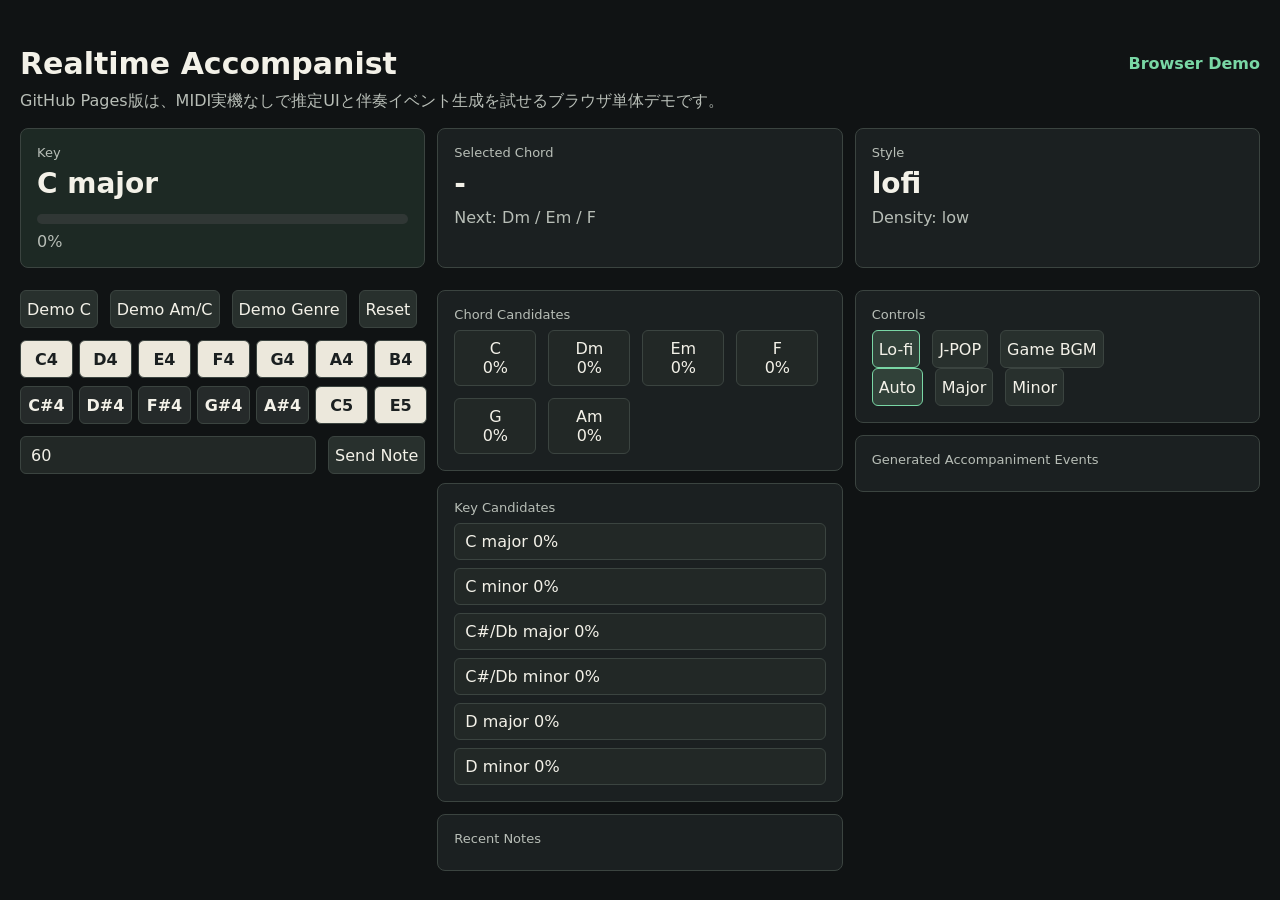
==== index.html @ 20b465df "Serve Pages demo from repository root" ====
<!doctype html>
<html lang="en">
  <head>
    <meta charset="utf-8" />
    <meta name="viewport" content="width=device-width, initial-scale=1" />
    <title>Realtime Accompanist Demo</title>
    <link rel="stylesheet" href="./styles.css" />
  </head>
  <body>
    <main class="shell">
      <section class="stage">
        <div class="topline">
          <h1>Realtime Accompanist</h1>
          <div class="status" id="status">Browser Demo</div>
        </div>
        <p class="lede">GitHub Pages版は、MIDI実機なしで推定UIと伴奏イベント生成を試せるブラウザ単体デモです。</p>
        <div class="hero-grid">
          <section class="panel emphasis">
            <span class="label">Key</span>
            <div class="primary" id="primary-key">C major</div>
            <div class="meter"><span id="confidence-bar"></span></div>
            <div class="subtle" id="confidence-text">0%</div>
          </section>
          <section class="panel">
            <span class="label">Selected Chord</span>
            <div class="primary" id="selected-chord">-</div>
            <div class="subtle" id="next-likely">Next: -</div>
          </section>
          <section class="panel">
            <span class="label">Style</span>
            <div class="primary" id="style">lofi</div>
            <div class="subtle" id="density">Density: low</div>
          </section>
        </div>
      </section>

      <section class="workspace">
        <div class="column">
          <div class="toolbar">
            <button data-demo="c-major">Demo C</button>
            <button data-demo="ambiguous">Demo Am/C</button>
            <button data-demo="genre-switch">Demo Genre</button>
            <button id="reset">Reset</button>
          </div>
          <div class="keyboard" id="keyboard"></div>
          <div class="manual">
            <input id="note-input" type="number" min="0" max="127" value="60" />
            <button id="send-note">Send Note</button>
          </div>
        </div>

        <div class="column">
          <section class="panel">
            <span class="label">Chord Candidates</span>
            <div class="chips" id="chords"></div>
          </section>
          <section class="panel">
            <span class="label">Key Candidates</span>
            <div class="list" id="keys"></div>
          </section>
          <section class="panel">
            <span class="label">Recent Notes</span>
            <div class="timeline" id="recent-notes"></div>
          </section>
        </div>

        <div class="column">
          <section class="panel">
            <span class="label">Controls</span>
            <div class="segmented" id="styles">
              <button data-style="lofi">Lo-fi</button>
              <button data-style="jpop">J-POP</button>
              <button data-style="game_bgm">Game BGM</button>
            </div>
            <div class="segmented" id="biases">
              <button data-bias="auto">Auto</button>
              <button data-bias="major">Major</button>
              <button data-bias="minor">Minor</button>
            </div>
          </section>
          <section class="panel">
            <span class="label">Generated Accompaniment Events</span>
            <div class="events" id="events"></div>
          </section>
        </div>
      </section>
    </main>
    <script src="./app.js"></script>
  </body>
</html>
---- styles.css ----
:root {
  color-scheme: dark;
  --bg: #101314;
  --panel: #1b2021;
  --panel-2: #222826;
  --text: #f3f1e8;
  --muted: #b8beb7;
  --line: #3b4440;
  --accent: #79d7a5;
  --accent-2: #f0bf64;
}

* {
  box-sizing: border-box;
}

body {
  margin: 0;
  background: var(--bg);
  color: var(--text);
  font-family: Inter, "Segoe UI", system-ui, sans-serif;
}

button,
input {
  font: inherit;
}

button {
  min-height: 38px;
  border: 1px solid var(--line);
  border-radius: 6px;
  background: #28302d;
  color: var(--text);
  cursor: pointer;
}

button:hover,
button.active {
  border-color: var(--accent);
  background: #314139;
}

.shell {
  width: min(1240px, calc(100% - 32px));
  margin: 0 auto;
  padding: 24px 0;
}

.stage {
  padding: 22px 0;
}

.topline,
.hero-grid,
.workspace,
.toolbar,
.manual,
.segmented,
.chips {
  display: flex;
  gap: 12px;
}

.topline {
  align-items: center;
  justify-content: space-between;
}

h1 {
  margin: 0;
  font-size: 30px;
  font-weight: 720;
}

.lede {
  color: var(--muted);
  margin: 10px 0 0;
}

.status {
  color: var(--accent);
  font-weight: 700;
}

.hero-grid {
  margin-top: 16px;
}

.panel {
  width: 100%;
  border: 1px solid var(--line);
  border-radius: 8px;
  background: var(--panel);
  padding: 16px;
}

.emphasis {
  background: #1d2924;
}

.label {
  display: block;
  color: var(--muted);
  font-size: 13px;
  margin-bottom: 8px;
}

.primary {
  font-size: 28px;
  font-weight: 760;
  line-height: 1.15;
}

.subtle {
  color: var(--muted);
  margin-top: 8px;
}

.workspace {
  align-items: flex-start;
}

.column {
  display: grid;
  gap: 12px;
  flex: 1;
  min-width: 0;
}

.keyboard {
  display: grid;
  grid-template-columns: repeat(7, minmax(0, 1fr));
  gap: 8px;
}

.keyboard button {
  aspect-ratio: 1 / 0.72;
  background: #ece8dc;
  color: #1b2021;
  font-weight: 720;
}

.keyboard button.black {
  background: #252a2a;
  color: var(--text);
}

.manual input {
  min-width: 0;
  flex: 1;
  border: 1px solid var(--line);
  border-radius: 6px;
  background: var(--panel-2);
  color: var(--text);
  padding: 0 10px;
}

.chips {
  flex-wrap: wrap;
}

.chip,
.list-row,
.note,
.event-row {
  border: 1px solid var(--line);
  border-radius: 6px;
  background: var(--panel-2);
  padding: 8px 10px;
}

.chip {
  min-width: 82px;
}

.list,
.timeline,
.events {
  display: grid;
  gap: 8px;
}

.timeline {
  grid-template-columns: repeat(auto-fit, minmax(48px, 1fr));
}

.meter {
  width: 100%;
  height: 10px;
  margin-top: 14px;
  border-radius: 999px;
  background: #303735;
  overflow: hidden;
}

.meter span {
  display: block;
  height: 100%;
  width: 0%;
  background: linear-gradient(90deg, var(--accent), var(--accent-2));
}

@media (max-width: 860px) {
  .hero-grid,
  .workspace,
  .topline {
    flex-direction: column;
  }

  h1 {
    font-size: 24px;
  }
}
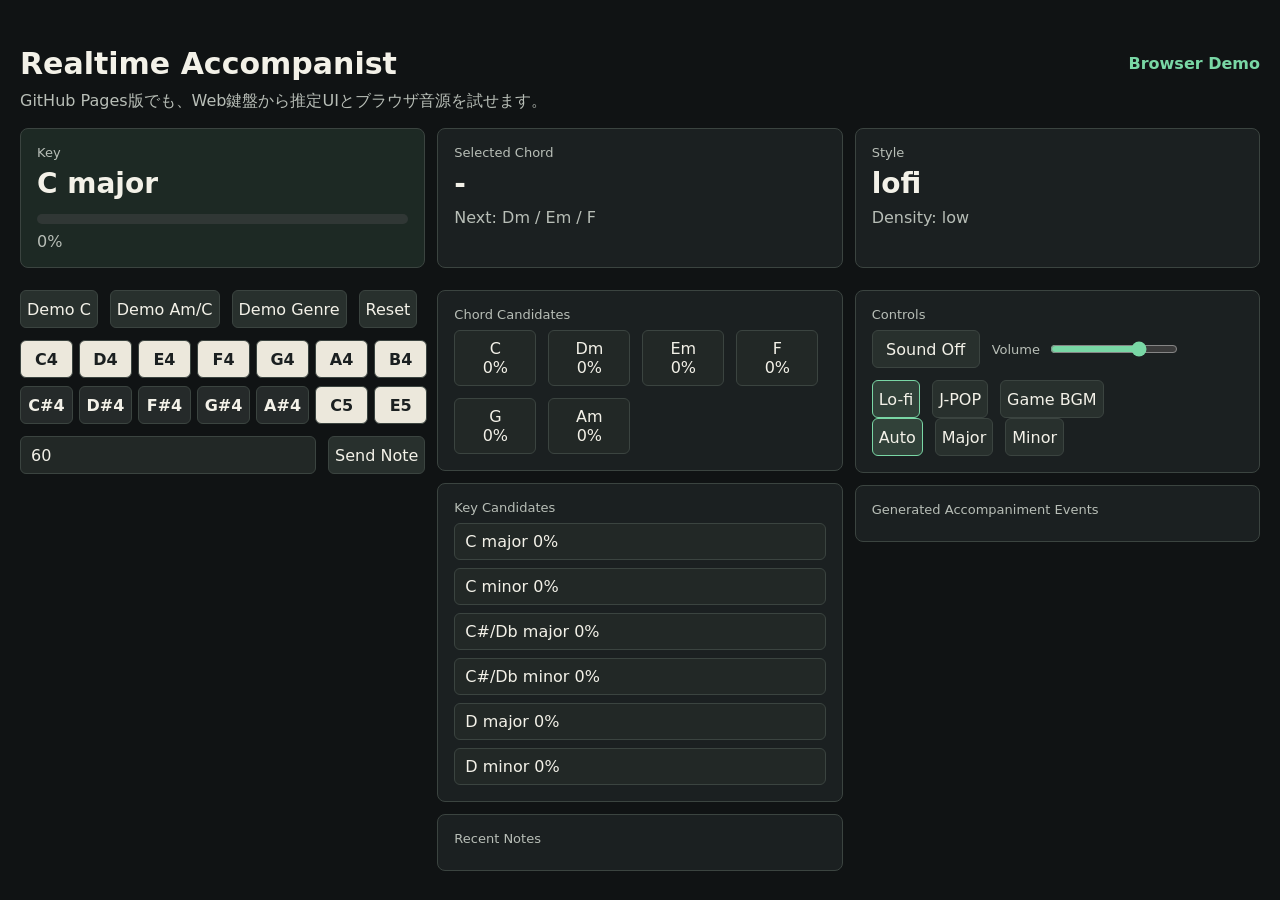
==== commit a31d05e6: "Add browser audio output for web keyboard" ====
--- a/index.html
+++ b/index.html
@@ -13,7 +13,7 @@
           <h1>Realtime Accompanist</h1>
           <div class="status" id="status">Browser Demo</div>
         </div>
-        <p class="lede">GitHub Pages版は、MIDI実機なしで推定UIと伴奏イベント生成を試せるブラウザ単体デモです。</p>
+        <p class="lede">GitHub Pages版でも、Web鍵盤から推定UIとブラウザ音源を試せます。</p>
         <div class="hero-grid">
           <section class="panel emphasis">
             <span class="label">Key</span>
@@ -67,6 +67,13 @@
         <div class="column">
           <section class="panel">
             <span class="label">Controls</span>
+            <div class="audio-controls">
+              <button id="audio-toggle" aria-pressed="false">Sound Off</button>
+              <label class="volume-control">
+                <span>Volume</span>
+                <input id="volume" type="range" min="0" max="1" step="0.01" value="0.72" />
+              </label>
+            </div>
             <div class="segmented" id="styles">
               <button data-style="lofi">Lo-fi</button>
               <button data-style="jpop">J-POP</button>
@@ -88,4 +95,3 @@
     <script src="./app.js"></script>
   </body>
 </html>
-
--- a/styles.css
+++ b/styles.css
@@ -56,6 +56,7 @@
 .workspace,
 .toolbar,
 .manual,
+.audio-controls,
 .segmented,
 .chips {
   display: flex;
@@ -146,6 +147,12 @@
   color: var(--text);
 }
 
+.keyboard button.playing {
+  border-color: var(--accent-2);
+  box-shadow: 0 0 0 3px rgb(240 191 100 / 28%);
+  transform: translateY(1px);
+}
+
 .manual input {
   min-width: 0;
   flex: 1;
@@ -154,6 +161,30 @@
   background: var(--panel-2);
   color: var(--text);
   padding: 0 10px;
+}
+
+.audio-controls {
+  align-items: center;
+  flex-wrap: wrap;
+  margin-bottom: 12px;
+}
+
+.audio-controls button {
+  min-width: 108px;
+}
+
+.volume-control {
+  display: flex;
+  align-items: center;
+  gap: 8px;
+  min-width: 180px;
+  color: var(--muted);
+  font-size: 13px;
+}
+
+.volume-control input {
+  width: 128px;
+  accent-color: var(--accent);
 }
 
 .chips {
@@ -212,4 +243,3 @@
     font-size: 24px;
   }
 }
-
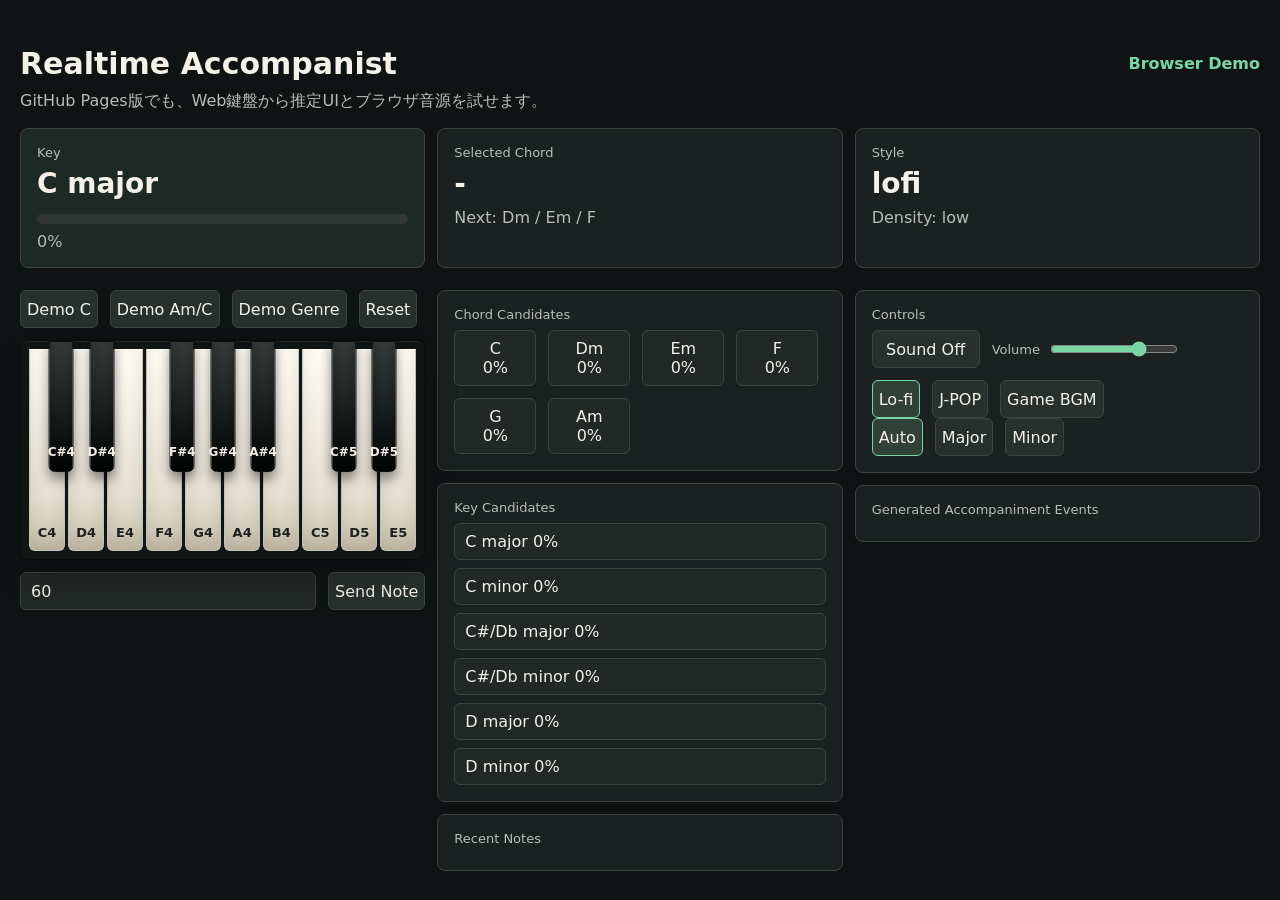
==== commit f696deac: "Make web keyboard look like a piano" ====
--- a/index.html
+++ b/index.html
@@ -4,7 +4,7 @@
     <meta charset="utf-8" />
     <meta name="viewport" content="width=device-width, initial-scale=1" />
     <title>Realtime Accompanist Demo</title>
-    <link rel="stylesheet" href="./styles.css" />
+    <link rel="stylesheet" href="./styles.css?v=piano-keyboard-20260608" />
   </head>
   <body>
     <main class="shell">
@@ -92,6 +92,6 @@
         </div>
       </section>
     </main>
-    <script src="./app.js"></script>
+    <script src="./app.js?v=piano-keyboard-20260608"></script>
   </body>
 </html>
--- a/styles.css
+++ b/styles.css
@@ -130,27 +130,87 @@
 }
 
 .keyboard {
+  position: relative;
+  height: clamp(150px, 24vw, 220px);
+  min-width: 0;
+  border: 1px solid #0b0d0d;
+  border-radius: 8px;
+  background: #111514;
+  padding: 8px;
+  box-shadow: inset 0 1px 0 rgb(255 255 255 / 8%), 0 18px 34px rgb(0 0 0 / 20%);
+}
+
+.white-keys {
   display: grid;
-  grid-template-columns: repeat(7, minmax(0, 1fr));
-  gap: 8px;
-}
-
-.keyboard button {
-  aspect-ratio: 1 / 0.72;
-  background: #ece8dc;
+  grid-template-columns: repeat(10, minmax(0, 1fr));
+  height: 100%;
+  gap: 3px;
+}
+
+.black-keys {
+  display: contents;
+}
+
+.keyboard .key {
+  position: relative;
+  min-height: 0;
+  min-width: 0;
+  border-radius: 0 0 6px 6px;
+  font-weight: 720;
+  touch-action: manipulation;
+  transition: transform 90ms ease, box-shadow 90ms ease, border-color 90ms ease, background 90ms ease;
+}
+
+.keyboard .key span {
+  position: absolute;
+  left: 50%;
+  bottom: 10px;
+  transform: translateX(-50%);
+  font-size: clamp(11px, 1.5vw, 13px);
+}
+
+.keyboard .key.white {
+  height: 100%;
+  border: 1px solid #bfc4bb;
+  border-top-color: #ffffff;
+  background: linear-gradient(180deg, #fffdf4 0%, #e5e0d2 74%, #c9c1ae 100%);
   color: #1b2021;
-  font-weight: 720;
-}
-
-.keyboard button.black {
-  background: #252a2a;
-  color: var(--text);
-}
-
-.keyboard button.playing {
+  box-shadow: inset 0 -10px 18px rgb(72 58 34 / 13%);
+}
+
+.keyboard .key.black {
+  position: absolute;
+  top: 0;
+  left: calc(var(--left) * 1%);
+  z-index: 2;
+  width: min(6.2%, 38px);
+  height: 60%;
+  pointer-events: auto;
+  transform: translateX(-50%);
+  border: 1px solid #0d1111;
+  background: linear-gradient(180deg, #363b3a 0%, #101313 74%, #050606 100%);
+  color: #f4efe2;
+  box-shadow: 0 7px 12px rgb(0 0 0 / 42%), inset 0 -8px 12px rgb(0 0 0 / 32%);
+}
+
+.keyboard .key.black span {
+  bottom: 12px;
+  font-size: clamp(10px, 1.25vw, 12px);
+}
+
+.keyboard .key.playing {
   border-color: var(--accent-2);
   box-shadow: 0 0 0 3px rgb(240 191 100 / 28%);
-  transform: translateY(1px);
+}
+
+.keyboard .key.white.playing {
+  background: linear-gradient(180deg, #fff6d3 0%, #f0d590 74%, #d9b85b 100%);
+  transform: translateY(2px);
+}
+
+.keyboard .key.black.playing {
+  background: linear-gradient(180deg, #61512d 0%, #2d281c 78%, #10100d 100%);
+  transform: translateX(-50%) translateY(2px);
 }
 
 .manual input {
